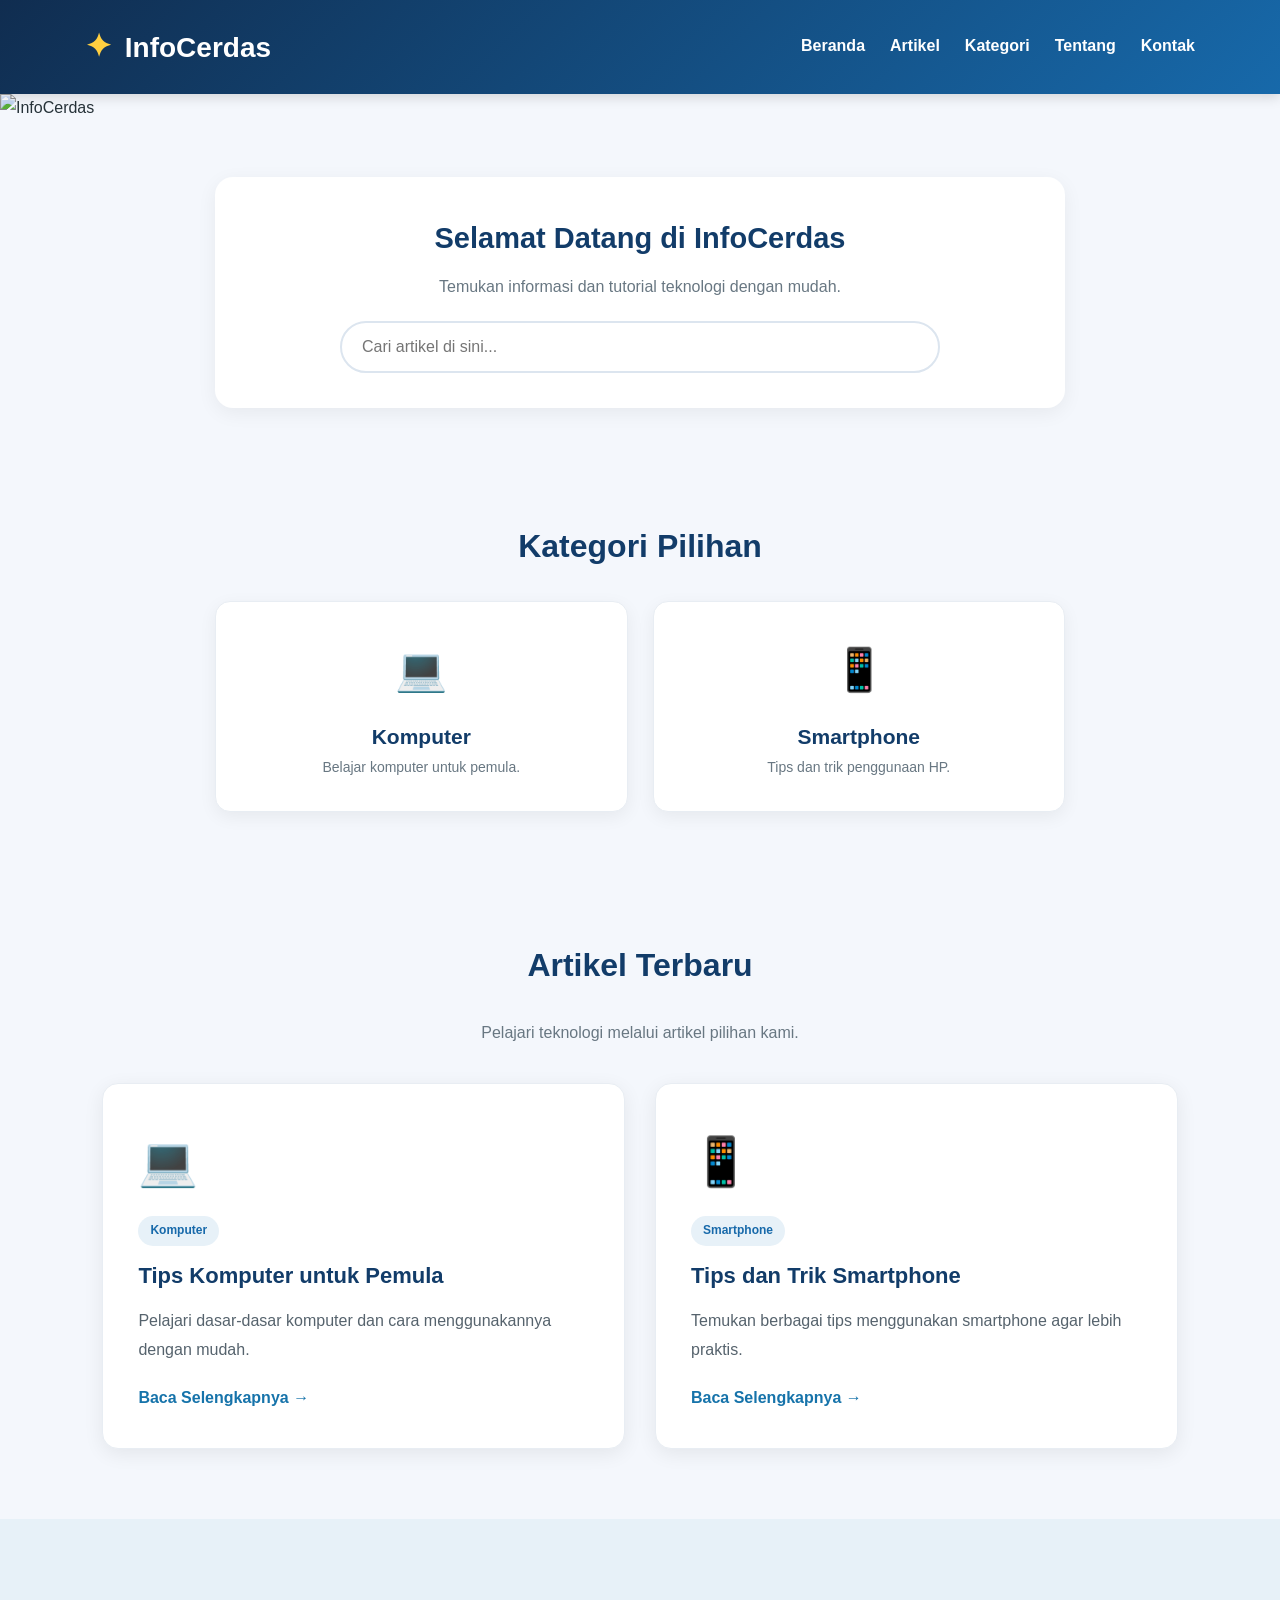
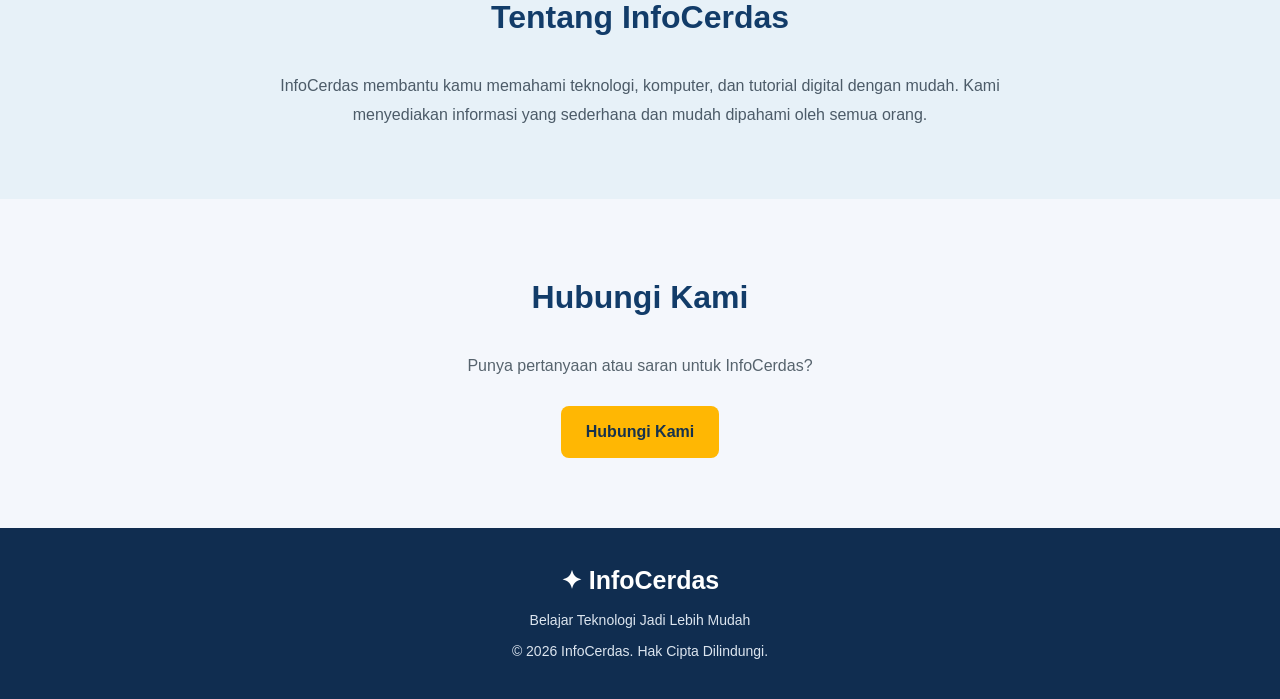
==== index.html @ 9108732e "Add files via upload" ====
<!DOCTYPE html>
<html lang="id">
<head>
    <meta charset="UTF-8">
    <meta name="viewport" content="width=device-width, initial-scale=1.0">
    <meta name="description" content="InfoCerdas membantu kamu memahami teknologi, komputer, dan tutorial digital dengan mudah.">

    <title>InfoCerdas - Belajar Teknologi</title>

    <link rel="stylesheet" href="style.css">
    <script src="script.js" defer></script>
</head>

<body>

    <header>
        <nav class="navbar">
            <h2 class="logo"><span class="logo-icon">✦</span> InfoCerdas</h2>

            <ul>
                <li><a href="#home">Beranda</a></li>
                <li><a href="#artikel">Artikel</a></li>
                <li><a href="#kategori">Kategori</a></li>
                <li><a href="#tentang">Tentang</a></li>
                <li><a href="#kontak">Kontak</a></li>
            </ul>
        </nav>
    </header>

    <section id="home">
        <img src="images/infocerdas.jpg.jpeg" alt="InfoCerdas">
    </section>

    <section class="pencarian">
        <h2>Selamat Datang di InfoCerdas</h2>
        <p>Temukan informasi dan tutorial teknologi dengan mudah.</p>
        <input type="search" id="searchInput" placeholder="Cari artikel di sini...">
    </section>

    <section class="kategori" id="kategori">
        <h2>Kategori Pilihan</h2>

        <div class="kategori-container">
            <a href="#artikel" class="kategori-card">
                💻
                <h3>Komputer</h3>
                <p>Belajar komputer untuk pemula.</p>
            </a>

            <a href="#artikel" class="kategori-card">
                📱
                <h3>Smartphone</h3>
                <p>Tips dan trik penggunaan HP.</p>
            </a>
        </div>
    </section>

    <section class="artikel" id="artikel">
        <h2>Artikel Terbaru</h2>
        <p class="subtitle">Pelajari teknologi melalui artikel pilihan kami.</p>

        <div class="artikel-container">

            <div class="artikel-card">
                <div class="artikel-icon">💻</div>
                <span class="label-artikel">Komputer</span>
                <h3>Tips Komputer untuk Pemula</h3>
                <p>Pelajari dasar-dasar komputer dan cara menggunakannya dengan mudah.</p>
                <a href="artikel-komputer.html">Baca Selengkapnya →</a>
            </div>

            <div class="artikel-card">
                <div class="artikel-icon">📱</div>
                <span class="label-artikel">Smartphone</span>
                <h3>Tips dan Trik Smartphone</h3>
                <p>Temukan berbagai tips menggunakan smartphone agar lebih praktis.</p>
                <a href="artikel-smartphone.html">Baca Selengkapnya →</a>
            </div>

        </div>

        <p id="noResults" hidden>Artikel tidak ditemukan.</p>
    </section>

    <section class="tentang" id="tentang">
        <h2>Tentang InfoCerdas</h2>
        <p>
            InfoCerdas membantu kamu memahami teknologi,
            komputer, dan tutorial digital dengan mudah.
            Kami menyediakan informasi yang sederhana
            dan mudah dipahami oleh semua orang.
        </p>
    </section>

    <section class="kontak" id="kontak">
        <h2>Hubungi Kami</h2>
        <p>Punya pertanyaan atau saran untuk InfoCerdas?</p>
        <a href="mailto:infocerdas@example.com" class="btn">Hubungi Kami</a>
    </section>

    <footer>
        <h3>✦ InfoCerdas</h3>
        <p>Belajar Teknologi Jadi Lebih Mudah</p>
        <p>&copy; 2026 InfoCerdas. Hak Cipta Dilindungi.</p>
    </footer>

</body>
</html>
---- style.css ----
/* =========================
   PENGATURAN DASAR
========================= */
* {
    margin: 0;
    padding: 0;
    box-sizing: border-box;
}

html {
    scroll-behavior: smooth;
}

body {
    font-family: Arial, sans-serif;
    background: #f4f7fc;
    color: #263238;
    line-height: 1.8;
}

a {
    transition: 0.3s;
}

/* =========================
   NAVIGASI
========================= */
header {
    background: linear-gradient(135deg, #102d50, #1769aa);
    box-shadow: 0 3px 12px rgba(0,0,0,0.15);
    position: relative;
    z-index: 10;
}

.navbar {
    max-width: 1150px;
    margin: auto;
    padding: 18px 20px;
    display: flex;
    justify-content: space-between;
    align-items: center;
}

.logo {
    color: white;
    font-size: 28px;
    font-weight: bold;
}

.logo-icon {
    color: #ffcf40;
    font-size: 32px;
    margin-right: 5px;
}

.navbar ul {
    display: flex;
    list-style: none;
    gap: 25px;
}

.navbar a {
    color: white;
    text-decoration: none;
    font-weight: bold;
}

.navbar a:hover {
    color: #ffcf40;
}

/* =========================
   BANNER
========================= */
#home img {
    width: 100%;
    height: auto;
    display: block;
}

/* =========================
   PENCARIAN
========================= */
.pencarian {
    max-width: 850px;
    margin: 55px auto;
    padding: 35px 25px;
    text-align: center;
    background: white;
    border-radius: 18px;
    box-shadow: 0 5px 20px rgba(0,0,0,0.06);
}

.pencarian h2 {
    color: #123c69;
    font-size: 29px;
    margin-bottom: 8px;
}

.pencarian p {
    color: #687782;
    margin-bottom: 20px;
}

.pencarian input {
    width: 100%;
    max-width: 600px;
    padding: 15px 20px;
    border: 2px solid #dce5ef;
    border-radius: 30px;
    font-size: 16px;
    outline: none;
}

.pencarian input:focus {
    border-color: #1769aa;
}

/* =========================
   KATEGORI
========================= */
.kategori {
    padding: 55px 8%;
    text-align: center;
}

.kategori h2,
.artikel h2,
.tentang h2,
.kontak h2 {
    color: #123c69;
    font-size: 32px;
    margin-bottom: 25px;
}

.kategori-container {
    max-width: 850px;
    margin: auto;
    display: grid;
    grid-template-columns: repeat(2, 1fr);
    gap: 25px;
}

.kategori-card {
    background: white;
    padding: 30px;
    border-radius: 15px;
    text-decoration: none;
    color: #263238;
    box-shadow: 0 5px 18px rgba(0,0,0,0.06);
    border: 1px solid #e8edf3;
    font-size: 42px;
}

.kategori-card:hover {
    transform: translateY(-6px);
    box-shadow: 0 10px 25px rgba(0,0,0,0.12);
}

.kategori-card h3 {
    color: #123c69;
    font-size: 21px;
    margin-top: 10px;
}

.kategori-card p {
    font-size: 14px;
    color: #687782;
}

/* =========================
   ARTIKEL
========================= */
.artikel {
    padding: 70px 8%;
    text-align: center;
}

.subtitle {
    color: #687782;
    margin-bottom: 35px;
}

.artikel-container {
    max-width: 1150px;
    margin: auto;
    display: grid;
    grid-template-columns: repeat(2, 1fr);
    gap: 30px;
}

.artikel-card {
    background: white;
    padding: 35px;
    border-radius: 16px;
    box-shadow: 0 5px 20px rgba(0,0,0,0.07);
    text-align: left;
    border: 1px solid #e8edf3;
    transition: 0.3s;
}

.artikel-card:hover {
    transform: translateY(-7px);
    box-shadow: 0 12px 25px rgba(0,0,0,0.12);
}

.artikel-icon {
    font-size: 48px;
    margin-bottom: 10px;
}

.label-artikel {
    display: inline-block;
    background: #e7f1f8;
    color: #1769aa;
    padding: 4px 12px;
    border-radius: 20px;
    font-size: 12px;
    font-weight: bold;
}

.artikel-card h3 {
    color: #123c69;
    font-size: 22px;
    margin: 15px 0;
    line-height: 1.4;
}

.artikel-card p {
    color: #56636d;
    margin-bottom: 20px;
}

.artikel-card a {
    color: #1673aa;
    font-weight: bold;
    text-decoration: none;
}

.artikel-card a:hover {
    color: #ff9800;
}

#noResults {
    margin-top: 25px;
    color: #687782;
}

/* =========================
   TENTANG
========================= */
.tentang {
    background: #e7f1f8;
    padding: 70px 10%;
    text-align: center;
}

.tentang p {
    max-width: 750px;
    margin: auto;
    color: #4c5b68;
}

/* =========================
   KONTAK
========================= */
.kontak {
    padding: 70px 10%;
    text-align: center;
}

.kontak p {
    margin: 15px 0 25px;
    color: #56636d;
}

.btn {
    display: inline-block;
    background: #ffb703;
    color: #17324d;
    padding: 12px 25px;
    border-radius: 8px;
    text-decoration: none;
    font-weight: bold;
}

.btn:hover {
    background: #ffd166;
    transform: translateY(-3px);
}

/* =========================
   FOOTER
========================= */
footer {
    background: #102d50;
    color: white;
    text-align: center;
    padding: 30px 20px;
}

footer h3 {
    font-size: 25px;
    margin-bottom: 5px;
}

footer p {
    font-size: 14px;
    color: #dce5ef;
    margin: 5px 0;
}

/* =========================
   TAMPILAN HP
========================= */
@media (max-width: 768px) {
    .navbar {
        flex-direction: column;
        gap: 15px;
    }

    .navbar ul {
        flex-wrap: wrap;
        justify-content: center;
        gap: 12px;
    }

    .navbar a {
        font-size: 14px;
    }

    .logo {
        font-size: 26px;
    }

    .pencarian {
        margin: 30px 15px;
        padding: 25px 18px;
    }

    .pencarian h2 {
        font-size: 23px;
    }

    .kategori-container,
    .artikel-container {
        grid-template-columns: 1fr;
    }

    .kategori,
    .artikel {
        padding: 45px 6%;
    }

    .kategori h2,
    .artikel h2,
    .tentang h2,
    .kontak h2 {
        font-size: 27px;
    }

    .artikel-card {
        padding: 25px;
    }
}
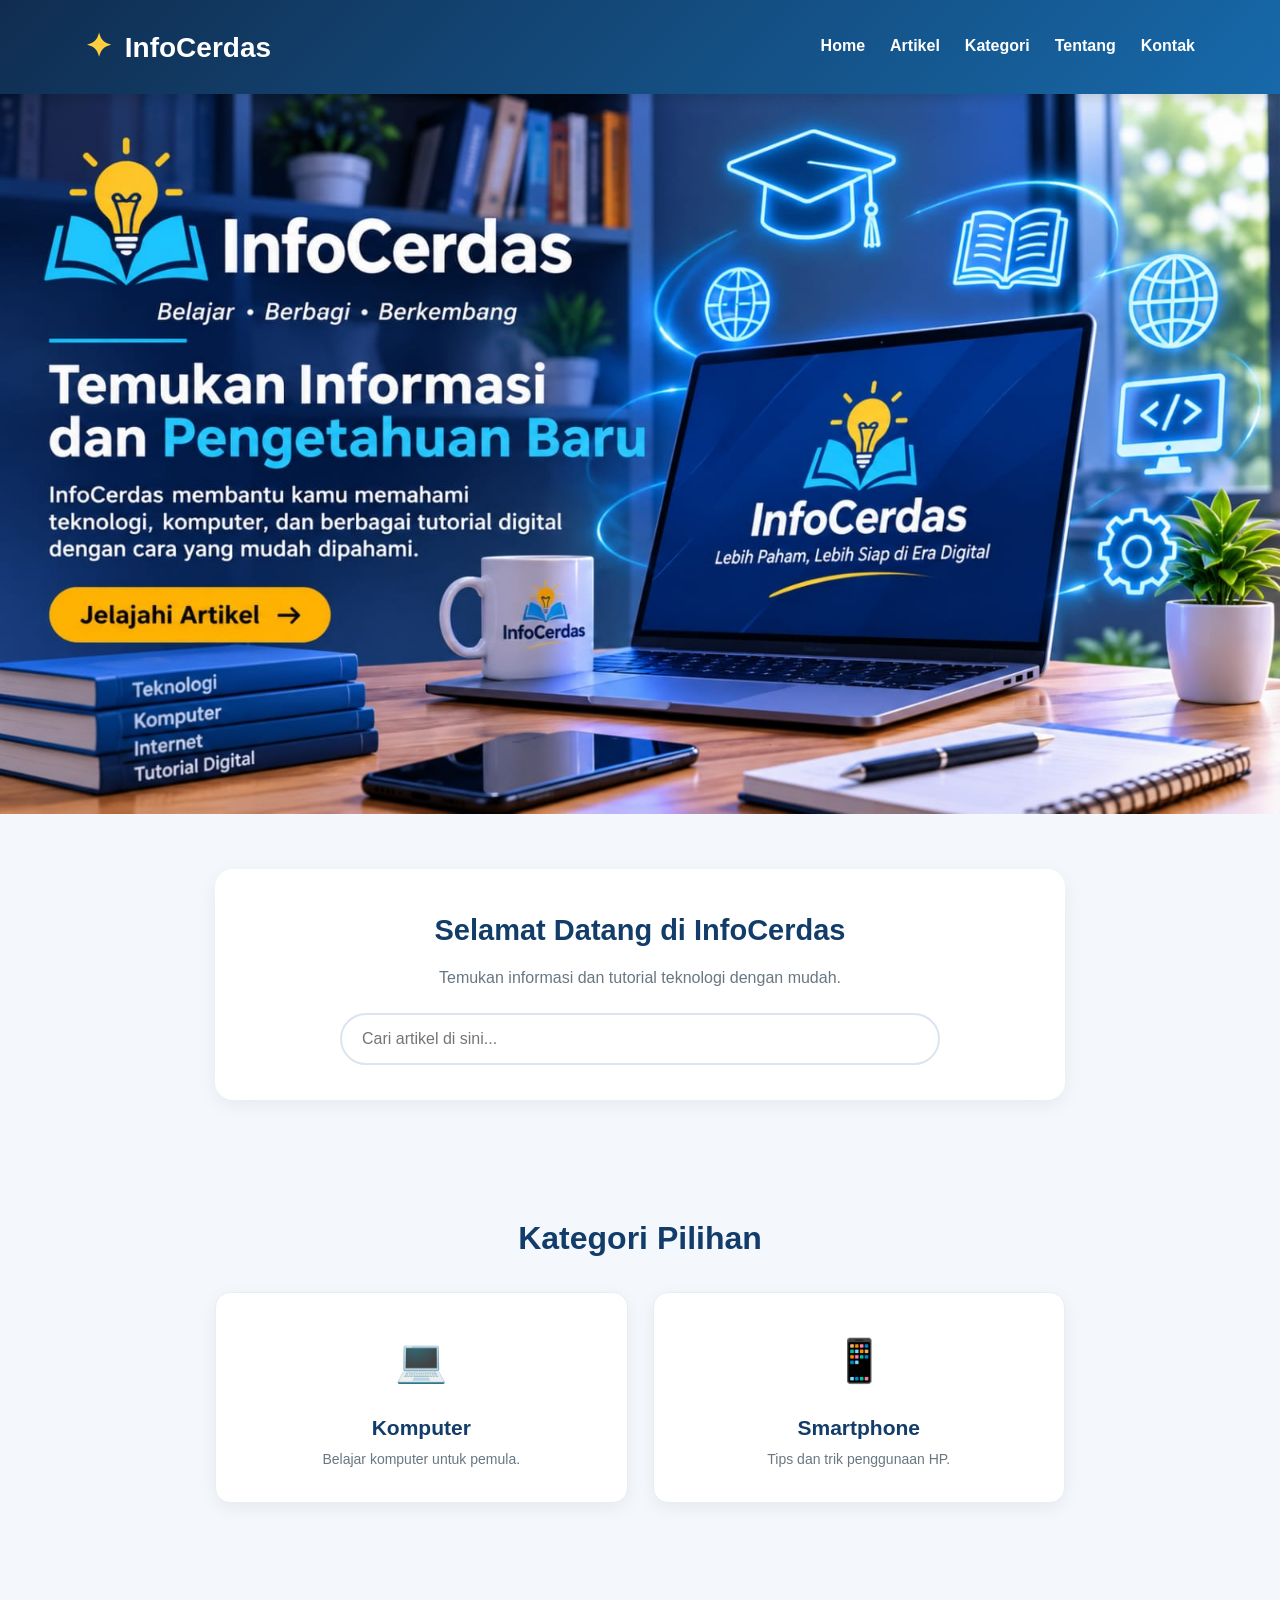
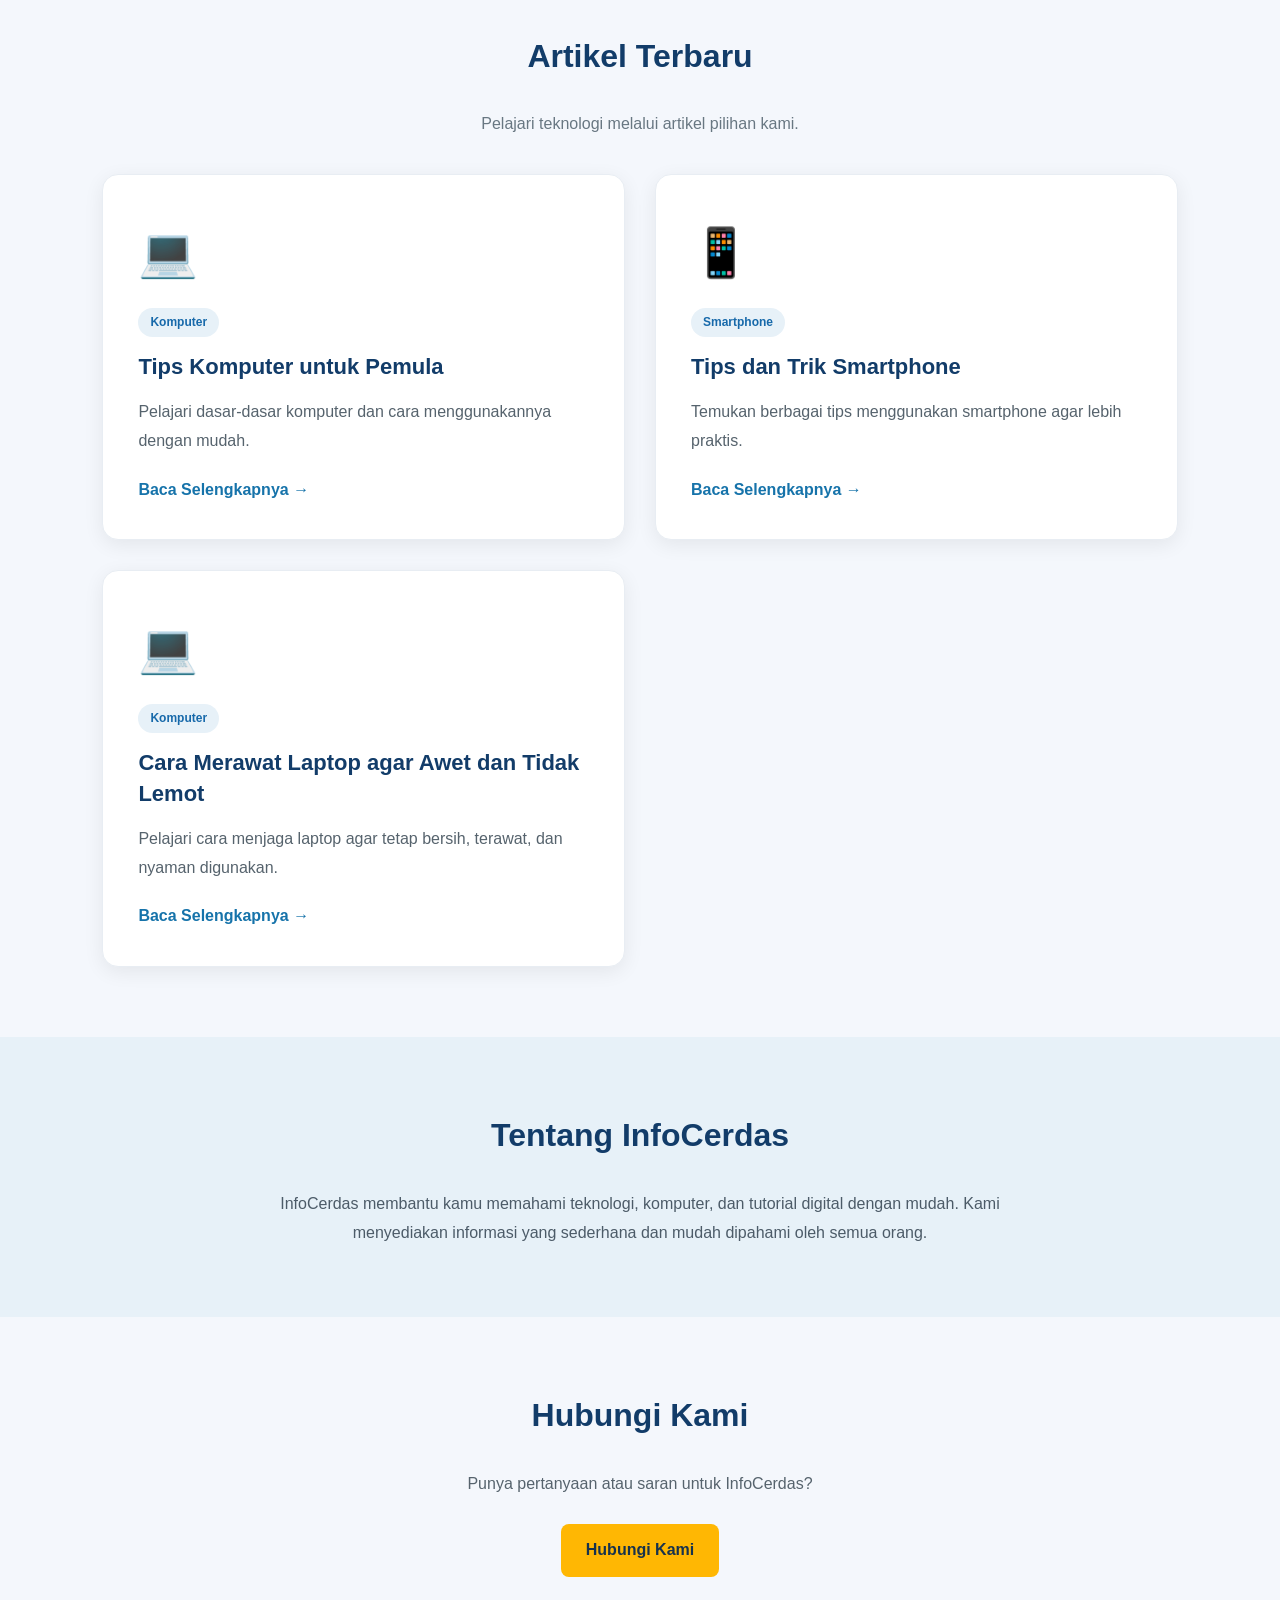
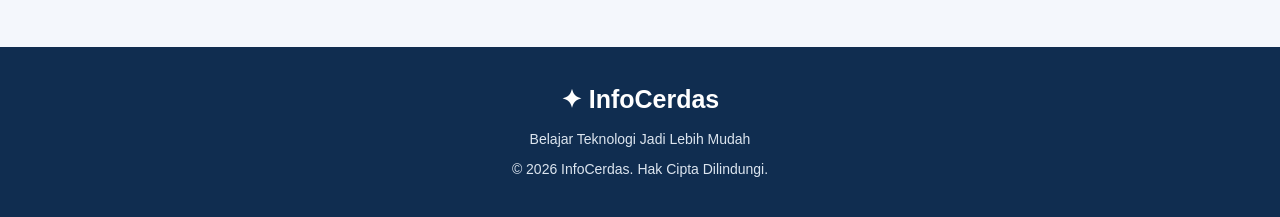
==== commit a23c12e1: "Add files via upload" ====
--- a/index.html
+++ b/index.html
@@ -3,7 +3,7 @@
 <head>
     <meta charset="UTF-8">
     <meta name="viewport" content="width=device-width, initial-scale=1.0">
-    <meta name="description" content="InfoCerdas membantu kamu memahami teknologi, komputer, dan tutorial digital dengan mudah.">
+    <meta name="description" content="InfoCerdas membantu kamu memahami teknologi, komputer, smartphone, dan tutorial digital dengan mudah.">
 
     <title>InfoCerdas - Belajar Teknologi</title>
 
@@ -18,7 +18,7 @@
             <h2 class="logo"><span class="logo-icon">✦</span> InfoCerdas</h2>
 
             <ul>
-                <li><a href="#home">Beranda</a></li>
+                <li><a href="#home">Home</a></li>
                 <li><a href="#artikel">Artikel</a></li>
                 <li><a href="#kategori">Kategori</a></li>
                 <li><a href="#tentang">Tentang</a></li>
@@ -77,6 +77,14 @@
                 <a href="artikel-smartphone.html">Baca Selengkapnya →</a>
             </div>
 
+            <div class="artikel-card">
+                <div class="artikel-icon">💻</div>
+                <span class="label-artikel">Komputer</span>
+                <h3>Cara Merawat Laptop agar Awet dan Tidak Lemot</h3>
+                <p>Pelajari cara menjaga laptop agar tetap bersih, terawat, dan nyaman digunakan.</p>
+                <a href="artikel-merawat-laptop.html">Baca Selengkapnya →</a>
+            </div>
+
         </div>
 
         <p id="noResults" hidden>Artikel tidak ditemukan.</p>
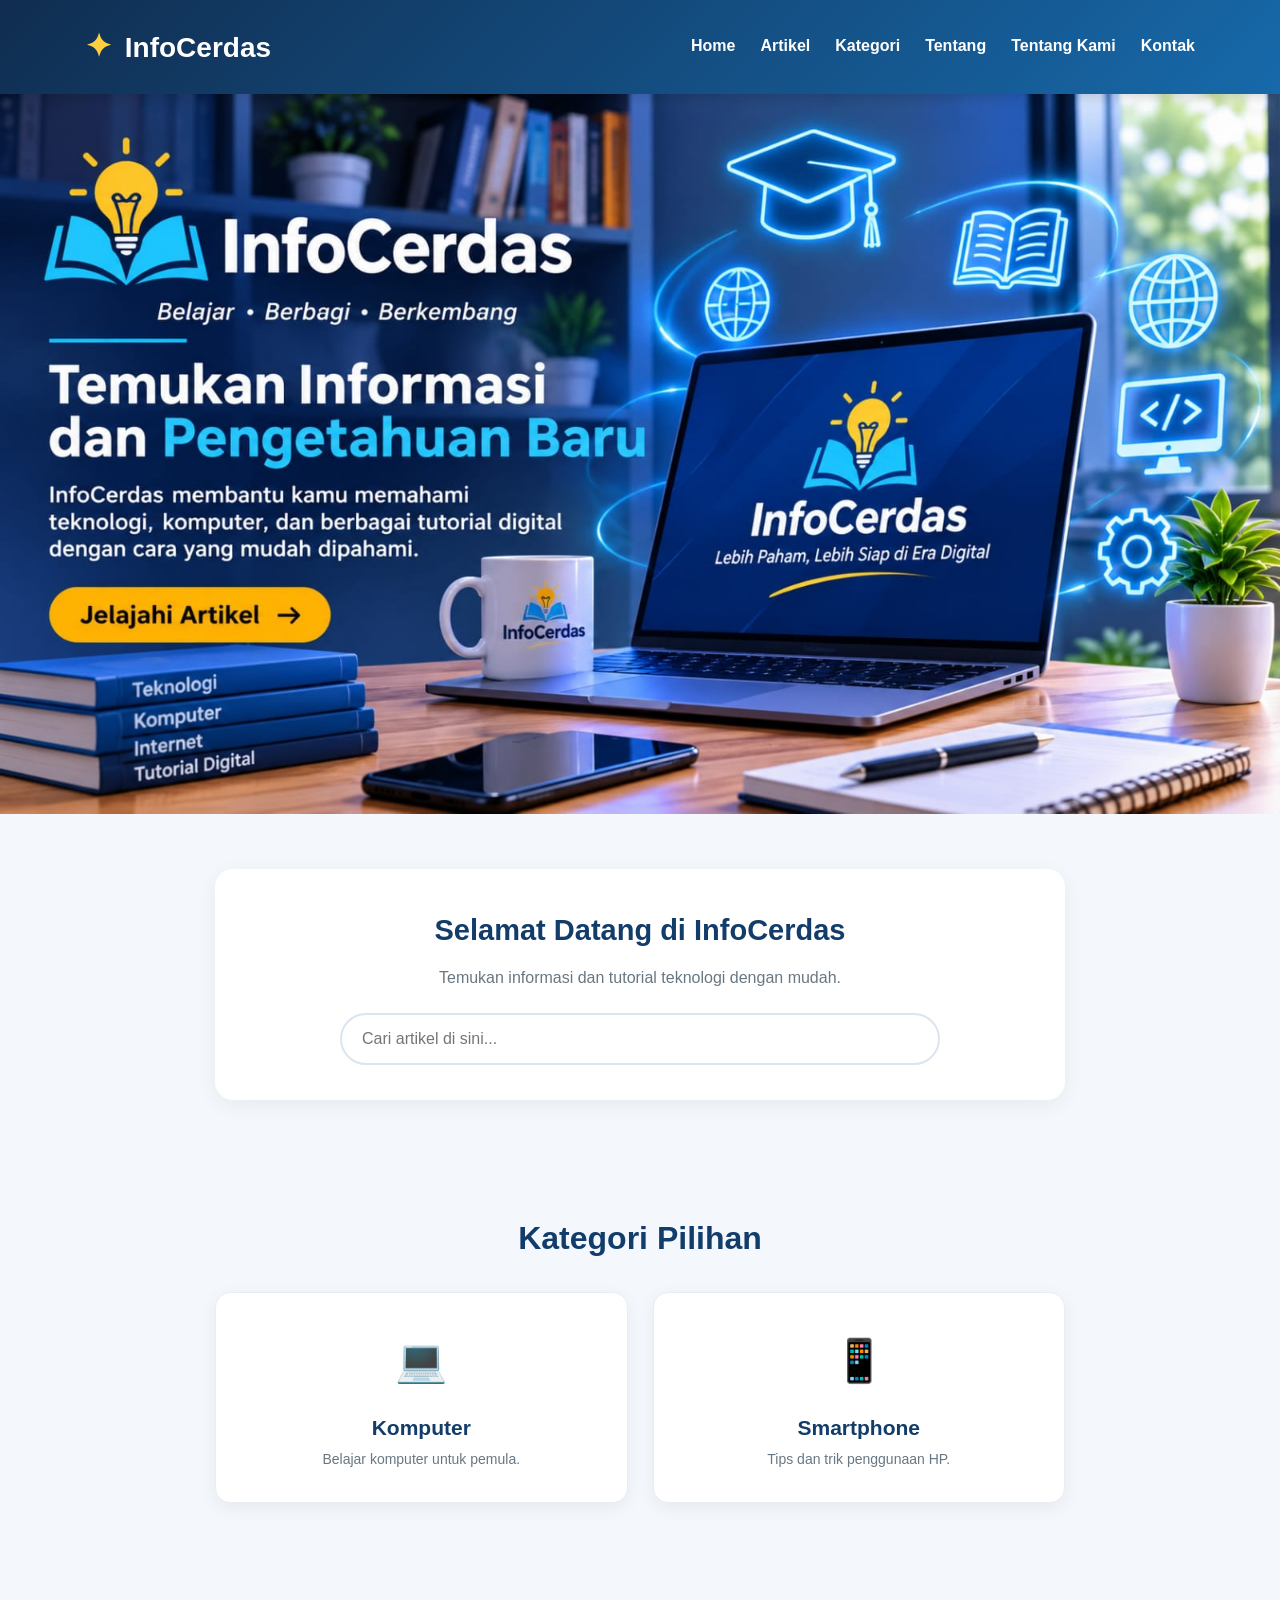
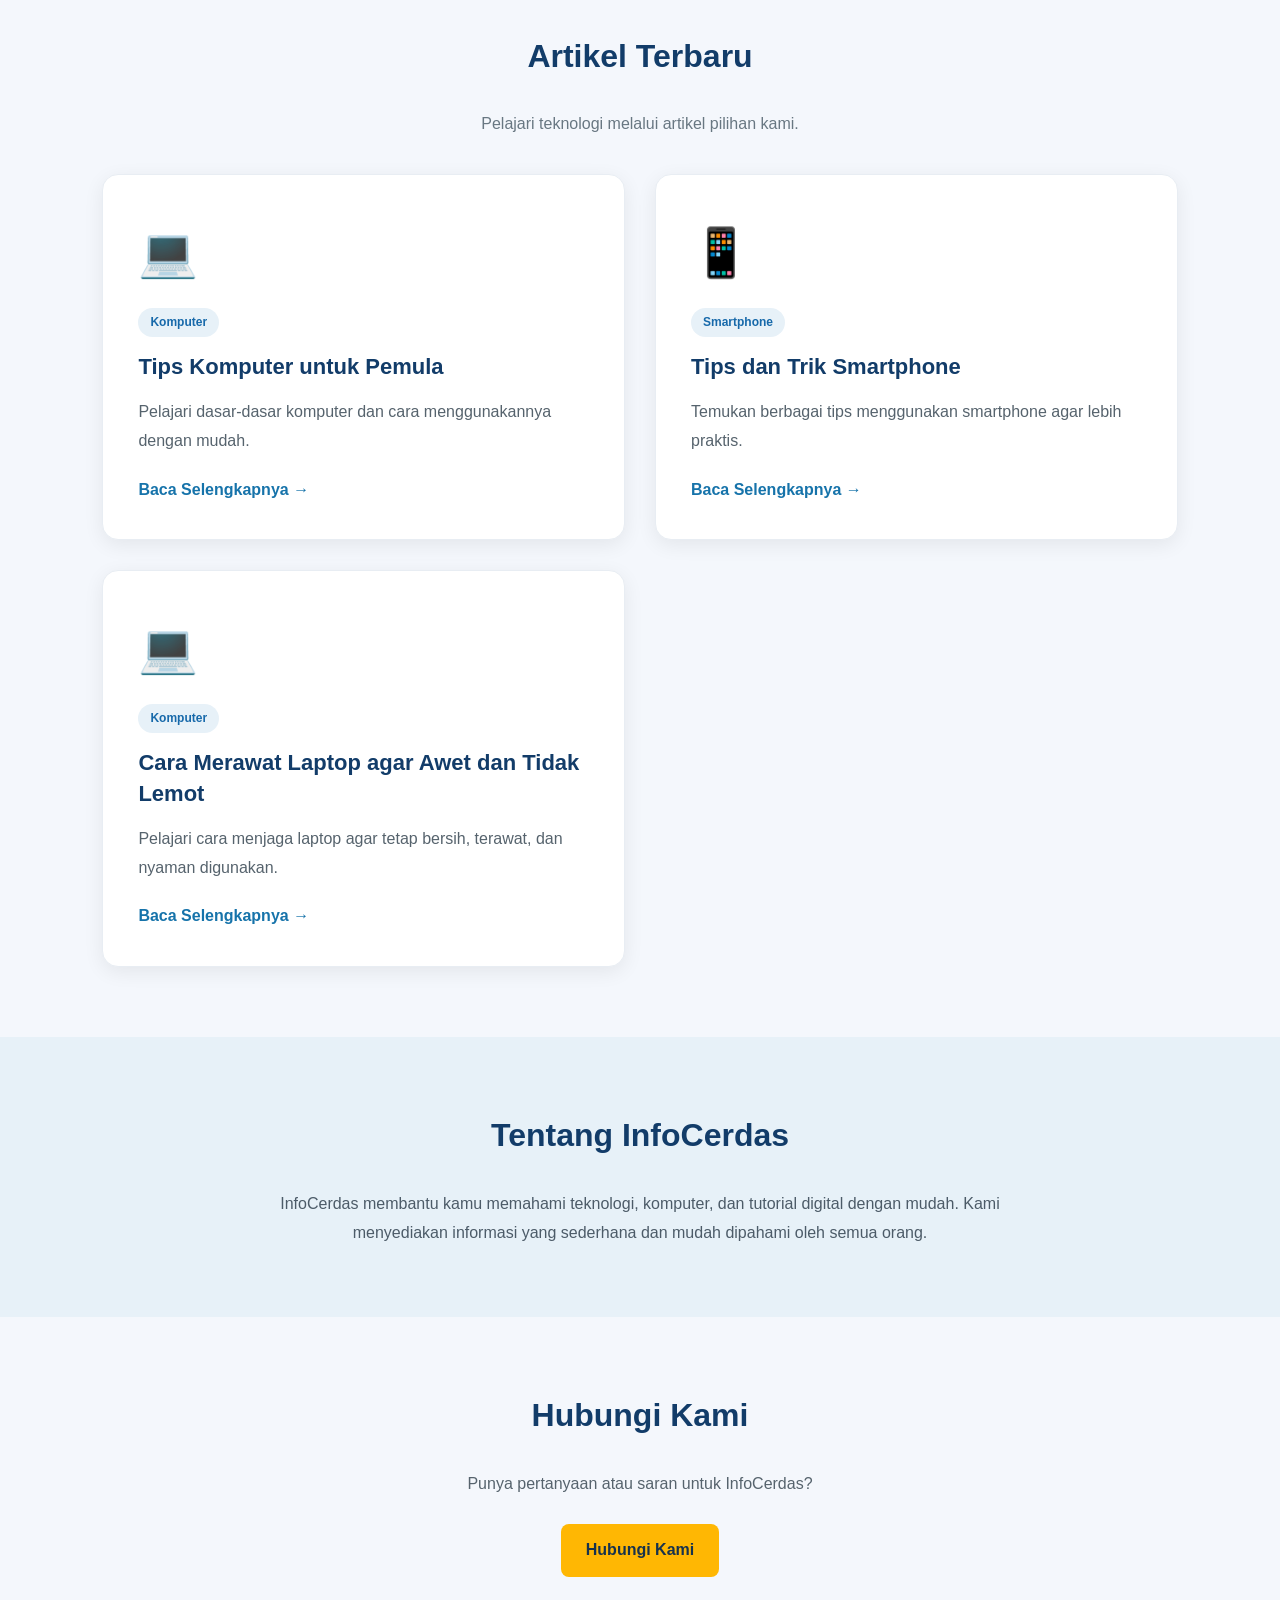
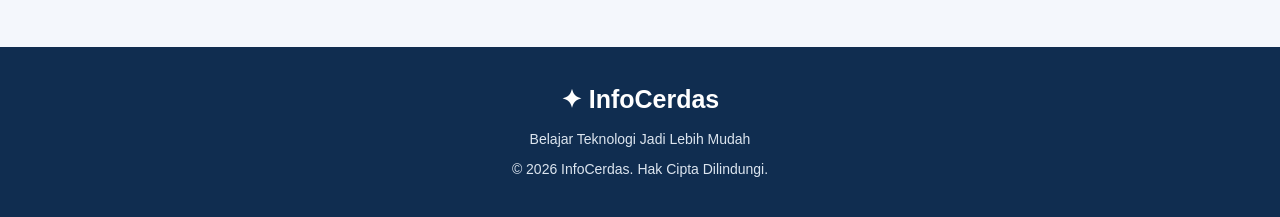
==== commit a5472a65: "Add files via upload" ====
--- a/index.html
+++ b/index.html
@@ -17,13 +17,14 @@
         <nav class="navbar">
             <h2 class="logo"><span class="logo-icon">✦</span> InfoCerdas</h2>
 
-            <ul>
-                <li><a href="#home">Home</a></li>
-                <li><a href="#artikel">Artikel</a></li>
-                <li><a href="#kategori">Kategori</a></li>
-                <li><a href="#tentang">Tentang</a></li>
-                <li><a href="#kontak">Kontak</a></li>
-            </ul>
+           <ul>
+    <li><a href="#home">Home</a></li>
+    <li><a href="#artikel">Artikel</a></li>
+    <li><a href="#kategori">Kategori</a></li>
+    <li><a href="#tentang">Tentang</a></li>
+    <li><a href="tentang.html">Tentang Kami</a></li>
+    <li><a href="#kontak">Kontak</a></li>
+</ul>
         </nav>
     </header>
 
--- a/style.css
+++ b/style.css
@@ -362,4 +362,4 @@
     .artikel-card {
         padding: 25px;
     }
-}+}
